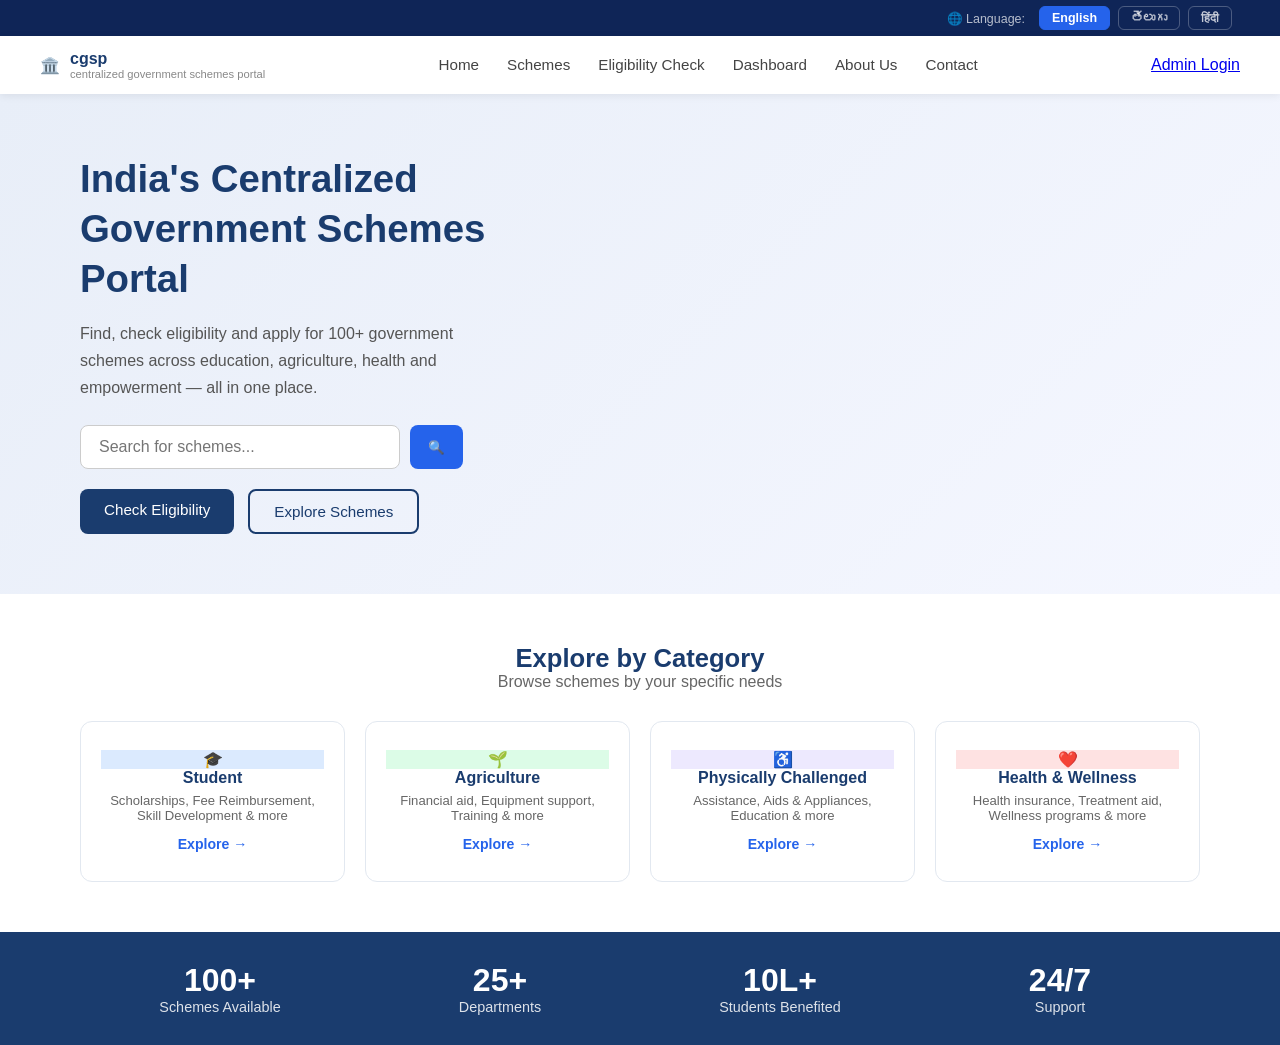
==== frontend/index.html @ 72c64970 "first commit" ====
<!DOCTYPE html>
<html lang="en">
<head>
  <meta charset="UTF-8">
  <meta name="viewport" content="width=device-width, initial-scale=1.0">
  <title>cgsp - centralized government schemes portal</title>
  <link rel="stylesheet" href="css/style.css">
  <link rel="stylesheet" href="css/mobile.css">
</head>
<body>
  <!-- LANGUAGE BAR -->
<div class="lang-bar">
  <span>🌐 Language:</span>
  <button class="lang-btn active" data-language="en" onclick="applyLanguage('en')">English</button>
  <button class="lang-btn" data-language="te" onclick="applyLanguage('te')">తెలుగు</button>
  <button class="lang-btn" data-language="hi" onclick="applyLanguage('hi')">हिंदी</button>
</div>
<!-- MOBILE MENU DRAWER -->
<div class="mobile-menu" id="mobile-menu">
  <div class="mobile-overlay" onclick="closeMenu()"></div>
  <div class="mobile-drawer">

    <!-- Header -->
    <div class="mobile-drawer-header">
      <div>
        <div class="logo-text">🏛️ CGSP</div>
        <div class="logo-sub">Centralized Government Schemes Portal</div>
      </div>
      <button class="close-btn" onclick="closeMenu()">✕</button>
    </div>

    <!-- Language switcher -->
    <div class="mobile-lang-bar">
      <span>🌐 Language / భాష / भाषा</span>
      <button class="mobile-lang-btn active" 
        onclick="applyLanguage('en');updateMobileLang('en')">English</button>
      <button class="mobile-lang-btn" 
        onclick="applyLanguage('te');updateMobileLang('te')">తెలుగు</button>
      <button class="mobile-lang-btn" 
        onclick="applyLanguage('hi');updateMobileLang('hi')">हिंदी</button>
    </div>

    <!-- Navigation Links -->
    <div class="mobile-drawer-links">
      <a href="index.html">
        <span class="link-icon">🏠</span>
        <span data-lang="nav_home">Home</span>
      </a>
      <a href="schemes.html">
        <span class="link-icon">📋</span>
        <span data-lang="nav_schemes">Schemes</span>
      </a>
      <a href="eligibility.html">
        <span class="link-icon">✅</span>
        <span data-lang="nav_eligibility">Eligibility Check</span>
      </a>
      <a href="about.html">
        <span class="link-icon">ℹ️</span>
        <span data-lang="nav_about">About Us</span>
      </a>
      <a href="contact.html">
        <span class="link-icon">📞</span>
        <span data-lang="nav_contact">Contact</span>
      </a>
    </div>

    <!-- Admin Button -->
    <div class="mobile-drawer-footer">
      <a href="admin-login.html" class="mobile-admin-btn">
        🔐 Admin Login
      </a>
    </div>

  </div>
</div>
<nav>
  <div class="nav-logo">
    <span>🏛️</span>
    <div><div style="font-weight:700;color:#1a3c6e">cgsp</div><div style="font-size:0.7rem;color:#888">centralized government schemes portal</div></div>
  </div>
  <ul class="nav-links">
   <li><a href="index.html" data-lang="nav_home">Home</a></li>
<li><a href="schemes.html" data-lang="nav_schemes">Schemes</a></li>
<li><a href="eligibility.html" data-lang="nav_eligibility">Eligibility Check</a></li>
 <li><a href="admin-dashboard.html">Dashboard</a></li>
<li><a href="about.html" data-lang="nav_about">About Us</a></li>
<li><a href="contact.html" data-lang="nav_contact">Contact</a></li>
   
   
  </ul>
  <button class="hamburger" onclick="openMenu()" id="hamburger-btn">
  <span></span>
  <span></span>
  <span></span>
</button>
<a href="admin-login.html" class="btn-admin">Admin Login</a>
</nav>

<section class="hero">
  <div class="hero-text">
    <h1 data-lang="hero_title">India's centralized Government Schemes</h1>
    <p data-lang="hero_subtitle">Find, check eligibility and apply for 100+ government schemes across education, agriculture, health, and empowerment -all in one place.</p>
    <div class="hero-search">
      <input type="text" id="hero-search" placeholder="Search for schemes..." data-lang="hero_search_placeholder">
      <button onclick="searchSchemes()">🔍</button>
    </div>
    <div class="hero-btns">
     <a href="eligibility.html" class="btn-primary" data-lang="hero_btn_eligibility">Check Eligibility</a>
     <a href="schemes.html" class="btn-outline" data-lang="hero_btn_explore">Explore Schemes</a>
    </div>
  </div>
  <div class="hero-img">
    <img src="https://illustrations.popsy.co/amber/student.svg" alt="Students" onerror="this.style.display='none'">
  </div>
</section>

<section class="categories">
  <div class="section-header">
    <h2 data-lang="cat_heading">Explore by Category</h2>
    <p data-lang="cat_subheading">Browse schemes by your specific needs</p>
  </div>
  <div class="cat-grid">

    <!-- Student -->
    <div class="cat-card" onclick="location.href='schemes.html?cat=Student'">
      <div class="cat-icon-wrap" style="background:#dbeafe">🎓</div>
      <h3 data-lang="cat_student">Student</h3>
      <p data-lang="cat_student_desc">Scholarships, Fee Reimbursement, Skill Development &amp; more</p>
      <a class="cat-link" data-lang="cat_explore">Explore →</a>
    </div>

    <!-- Agriculture -->
    <div class="cat-card" onclick="location.href='schemes.html?cat=Agriculture'">
      <div class="cat-icon-wrap" style="background:#dcfce7">🌱</div>
      <h3 data-lang="cat_agriculture">Agriculture</h3>
      <p data-lang="cat_agriculture_desc">Financial aid, Equipment support, Training &amp; more</p>
      <a class="cat-link" data-lang="cat_explore">Explore →</a>
    </div>

    <!-- Physically Challenged -->
    <div class="cat-card" onclick="location.href='schemes.html?cat=Physically%20Challenged'">
      <div class="cat-icon-wrap" style="background:#ede9fe">♿</div>
      <h3 data-lang="cat_disabled">Physically Challenged</h3>
      <p data-lang="cat_disabled_desc">Assistance, Aids &amp; Appliances, Education &amp; more</p>
      <a class="cat-link" data-lang="cat_explore">Explore →</a>
    </div>

    <!-- Health & Wellness -->
    <div class="cat-card" onclick="location.href='schemes.html?cat=Health%20%26%20Wellness'">
      <div class="cat-icon-wrap" style="background:#fee2e2">❤️</div>
      <h3 data-lang="cat_health">Health &amp; Wellness</h3>
      <p data-lang="cat_health_desc">Health insurance, Treatment aid, Wellness programs &amp; more</p>
      <a class="cat-link" data-lang="cat_explore">Explore →</a>
    </div>

  </div>
</section>
<section class="stats">
  <div class="stat"><h3>100+</h3><p>Schemes Available</p></div>
  <div class="stat"><h3>25+</h3><p>Departments</p></div>
  <div class="stat"><h3>10L+</h3><p>Students Benefited</p></div>
  <div class="stat"><h3>24/7</h3><p>Support</p></div>
</section>

<script src="js/main.js"></script>
<script src="js/language.js"></script>
<script>
  window.addEventListener('load', initLanguage);
</script>
<script>
function toggleMenu() {
  const nav = document.querySelector('.nav-links');
  const ham = document.getElementById('hamburger');
  nav.classList.toggle('open');

  // Animate hamburger
  const spans = ham.querySelectorAll('span');
  if (nav.classList.contains('open')) {
    spans[0].style.transform = 'rotate(45deg) translate(5px, 5px)';
    spans[1].style.opacity = '0';
    spans[2].style.transform = 'rotate(-45deg) translate(5px, -5px)';
  } else {
    spans[0].style.transform = 'none';
    spans[1].style.opacity = '1';
    spans[2].style.transform = 'none';
  }
}

// Close menu when link clicked
document.querySelectorAll('.nav-links a').forEach(link => {
  link.addEventListener('click', () => {
    document.querySelector('.nav-links').classList.remove('open');
  });
});
</script>
<script>
// ===== MOBILE MENU =====
function openMenu() {
  document.getElementById('mobile-menu').classList.add('open');
  document.body.style.overflow = 'hidden';
}

function closeMenu() {
  document.getElementById('mobile-menu').classList.remove('open');
  document.body.style.overflow = '';
}

function updateMobileLang(lang) {
  document.querySelectorAll('.mobile-lang-btn').forEach(btn => {
    btn.classList.remove('active');
  });
  event.target.classList.add('active');
  closeMenu();
}

// Close menu on link click
document.querySelectorAll('.mobile-drawer-links a').forEach(link => {
  link.addEventListener('click', closeMenu);
});

// Mark active page in mobile menu
const currentPage = window.location.pathname.split('/').pop() || 'index.html';
document.querySelectorAll('.mobile-drawer-links a').forEach(link => {
  const href = link.getAttribute('href');
  if (href === currentPage) {
    link.style.background = '#eff4ff';
    link.style.color = '#2563eb';
    link.style.fontWeight = '700';
  }
});
</script>
</body>
</html>
---- frontend/css/style.css ----
/* ===== LANGUAGE BAR ===== */
.lang-bar {
  background: #0f2557;
  padding: 6px 48px;
  display: flex;
  align-items: center;
  justify-content: flex-end;
  gap: 8px;
}
.lang-bar span {
  color: rgba(255,255,255,0.7);
  font-size: 0.78rem;
  margin-right: 6px;
}
.lang-btn {
  background: transparent;
  color: rgba(255,255,255,0.75);
  border: 1.5px solid rgba(255,255,255,0.25);
  padding: 4px 12px;
  border-radius: 6px;
  font-size: 0.78rem;
  font-weight: 600;
  cursor: pointer;
  transition: all 0.18s;
  font-family: 'Segoe UI', sans-serif;
}
.lang-btn:hover {
  background: rgba(255,255,255,0.15);
  color: #fff;
  border-color: rgba(255,255,255,0.5);
}
.lang-btn.active {
  background: #2563eb;
  color: #fff;
  border-color: #2563eb;
}
* { margin: 0; padding: 0; box-sizing: border-box; }
body { font-family: 'Segoe UI', sans-serif; color: #222; }
:root {
  --primary: #1a3c6e;
  --accent: #2563eb;
  --light-bg: #f0f4ff;
  --card-shadow: 0 2px 12px rgba(0,0,0,0.08);
}

/* NAVBAR */
nav {
  display: flex; align-items: center; justify-content: space-between;
  padding: 14px 40px; background: #fff;
  box-shadow: 0 2px 8px rgba(0,0,0,0.07); position: sticky; top: 0; z-index: 100;
}
.nav-logo { display: flex; align-items: center; gap: 10px; }
.nav-logo img { width: 40px; }
.nav-logo span { font-weight: 700; font-size: 1rem; color: var(--primary); }
.nav-links { display: flex; gap: 28px; list-style: none; }
.nav-links a { text-decoration: none; color: #444; font-size: 0.95rem; }
.nav-links a:hover, .nav-links a.active { color: var(--accent); border-bottom: 2px solid var(--accent); }
.btn-login { background: var(--primary); color: #fff; padding: 8px 22px; border-radius: 6px; text-decoration: none; font-size: 0.9rem; }

/* HERO */
.hero { background: linear-gradient(135deg, #e8eef8 0%, #f5f7ff 100%); padding: 60px 80px; display: flex; align-items: center; justify-content: space-between; min-height: 420px; }
.hero-text h1 { font-size: 2.4rem; color: var(--primary); line-height: 1.3; max-width: 500px; }
.hero-text p { margin: 16px 0 24px; color: #555; max-width: 440px; line-height: 1.7; }
.hero-search { display: flex; gap: 10px; margin-bottom: 20px; }
.hero-search input { padding: 12px 18px; border: 1px solid #ccc; border-radius: 8px; width: 320px; font-size: 1rem; }
.hero-search button { padding: 12px 18px; background: var(--accent); color: #fff; border: none; border-radius: 8px; cursor: pointer; }
.hero-btns { display: flex; gap: 14px; }
.btn-primary { background: var(--primary); color: #fff; padding: 12px 24px; border-radius: 8px; text-decoration: none; font-size: 0.95rem; border: none; cursor: pointer; }
.btn-outline { background: transparent; color: var(--primary); padding: 12px 24px; border-radius: 8px; border: 2px solid var(--primary); text-decoration: none; font-size: 0.95rem; cursor: pointer; }
.hero-img img { width: 380px; border-radius: 16px; }

/* CATEGORIES */
.categories { padding: 50px 80px; text-align: center; }
.categories h2 { font-size: 1.6rem; color: var(--primary); }
.categories p { color: #666; margin-bottom: 30px; }
.cat-grid { display: grid; grid-template-columns: repeat(4, 1fr); gap: 20px; }
.cat-card { background: #fff; border: 1px solid #e2e8f0; border-radius: 12px; padding: 28px 20px; text-align: center; cursor: pointer; transition: all 0.2s; }
.cat-card:hover { box-shadow: var(--card-shadow); transform: translateY(-4px); }
.cat-icon { font-size: 2rem; margin-bottom: 12px; }
.cat-card h3 { color: var(--primary); font-size: 1rem; margin-bottom: 6px; }
.cat-card p { font-size: 0.82rem; color: #666; margin-bottom: 12px; }
.cat-card a { color: var(--accent); text-decoration: none; font-size: 0.88rem; font-weight: 600; }

/* STATS */
.stats { background: var(--primary); color: #fff; padding: 30px 80px; display: grid; grid-template-columns: repeat(4, 1fr); text-align: center; }
.stat h3 { font-size: 2rem; }
.stat p { font-size: 0.9rem; opacity: 0.85; }

/* SCHEMES LIST */
.schemes-page { padding: 40px 60px; }
.schemes-page h1 { font-size: 1.8rem; color: var(--primary); }
.filter-bar { display: flex; gap: 10px; margin: 20px 0; align-items: center; flex-wrap: wrap; }
.filter-bar input { padding: 10px 16px; border: 1px solid #ccc; border-radius: 8px; width: 260px; }
.cat-tabs { display: flex; gap: 10px; flex-wrap: wrap; margin-bottom: 20px; }
.cat-tab { padding: 8px 18px; border: 1px solid #ccc; border-radius: 20px; cursor: pointer; font-size: 0.9rem; background: #fff; }
.cat-tab.active { background: var(--primary); color: #fff; border-color: var(--primary); }
.schemes-layout { display: flex; gap: 24px; }
.sidebar { width: 200px; flex-shrink: 0; }
.sidebar h4 { font-size: 0.9rem; color: #555; margin-bottom: 10px; }
.sidebar select { width: 100%; padding: 8px; border: 1px solid #ccc; border-radius: 6px; margin-bottom: 14px; }
.sidebar-cat-list { list-style: none; }
.sidebar-cat-list li { padding: 8px 12px; border-radius: 6px; cursor: pointer; font-size: 0.9rem; color: #444; }
.sidebar-cat-list li.active, .sidebar-cat-list li:hover { background: var(--light-bg); color: var(--accent); font-weight: 600; }
.schemes-grid { display: grid; grid-template-columns: repeat(3, 1fr); gap: 20px; flex: 1; }
.scheme-card { background: #fff; border: 1px solid #e2e8f0; border-radius: 12px; padding: 20px; }
.scheme-card .badge { display: inline-block; padding: 3px 10px; border-radius: 12px; font-size: 0.75rem; font-weight: 600; margin-bottom: 8px; }
.badge-student { background: #dbeafe; color: #1d4ed8; }
.badge-agriculture { background: #dcfce7; color: #166534; }
.badge-disabled { background: #ede9fe; color: #6d28d9; }
.badge-health { background: #fee2e2; color: #b91c1c; }
.scheme-card h3 { font-size: 1rem; color: var(--primary); margin-bottom: 6px; }
.scheme-card p { font-size: 0.85rem; color: #666; margin-bottom: 12px; }
.scheme-card .amount { font-weight: 700; color: #166534; font-size: 0.95rem; margin-bottom: 12px; }
.btn-view { background: var(--primary); color: #fff; padding: 8px 16px; border-radius: 6px; text-decoration: none; font-size: 0.85rem; display: inline-block; border: none; cursor: pointer; }

/* ELIGIBILITY */
.eligibility-page { padding: 40px 80px; max-width: 900px; margin: auto; }
.eligibility-page h1 { font-size: 1.8rem; color: var(--primary); margin-bottom: 6px; }
.cat-select-grid { display: grid; grid-template-columns: repeat(4, 1fr); gap: 16px; margin: 20px 0; }
.cat-select-card { border: 2px solid #e2e8f0; border-radius: 10px; padding: 16px; text-align: center; cursor: pointer; transition: all 0.2s; }
.cat-select-card.selected { border-color: var(--accent); background: var(--light-bg); }
.cat-select-card .icon { font-size: 2rem; margin-bottom: 8px; }
.section-title { font-size: 1rem; font-weight: 600; color: var(--primary); margin: 24px 0 12px; }
.form-row { display: grid; grid-template-columns: repeat(3, 1fr); gap: 16px; margin-bottom: 16px; }
.form-group { display: flex; flex-direction: column; gap: 6px; }
.form-group label { font-size: 0.85rem; color: #444; font-weight: 500; }
.form-group input, .form-group select { padding: 10px 14px; border: 1px solid #ccc; border-radius: 8px; font-size: 0.9rem; }
.eligibility-actions { display: flex; gap: 14px; margin-top: 24px; }

/* RESULTS */
.results-page { padding: 40px 80px; max-width: 900px; margin: auto; }
.success-banner { background: #dcfce7; border: 1px solid #86efac; border-radius: 10px; padding: 16px 20px; display: flex; align-items: center; gap: 12px; margin-bottom: 24px; color: #166534; }
.result-card { background: #fff; border: 1px solid #e2e8f0; border-radius: 10px; padding: 18px 20px; margin-bottom: 14px; display: flex; justify-content: space-between; align-items: center; }
.result-card-left h3 { font-size: 1rem; color: var(--primary); margin-bottom: 4px; }
.result-card-left p { font-size: 0.84rem; color: #666; }
.result-card-right { text-align: right; }
.result-card-right .amount { font-weight: 700; color: #166534; font-size: 0.95rem; }
.result-card-right a { color: var(--accent); text-decoration: none; font-size: 0.85rem; display: block; margin-top: 4px; }

/* DASHBOARD */
.dashboard-layout { display: flex; min-height: 100vh; }
.sidebar-dash { width: 220px; background: var(--primary); color: #fff; padding: 20px 0; flex-shrink: 0; }
.sidebar-dash .logo { padding: 0 20px 20px; border-bottom: 1px solid rgba(255,255,255,0.1); font-weight: 700; font-size: 1rem; }
.sidebar-dash ul { list-style: none; margin-top: 20px; }
.sidebar-dash ul li a { display: flex; align-items: center; gap: 10px; padding: 12px 20px; color: rgba(255,255,255,0.8); text-decoration: none; font-size: 0.9rem; }
.sidebar-dash ul li a:hover, .sidebar-dash ul li.active a { background: rgba(255,255,255,0.1); color: #fff; }
.dash-main { flex: 1; padding: 30px 40px; background: #f8fafc; }
.dash-main h1 { font-size: 1.5rem; color: var(--primary); }
.stats-grid { display: grid; grid-template-columns: repeat(4, 1fr); gap: 16px; margin: 24px 0; }
.stat-card { background: #fff; border-radius: 10px; padding: 20px; text-align: center; box-shadow: var(--card-shadow); }
.stat-card .num { font-size: 2rem; font-weight: 700; }
.stat-card .label { font-size: 0.85rem; color: #888; }
.dash-row { display: grid; grid-template-columns: 1fr 1fr; gap: 20px; margin-bottom: 24px; }
.dash-card { background: #fff; border-radius: 10px; padding: 20px; box-shadow: var(--card-shadow); }
.dash-card h3 { font-size: 1rem; color: var(--primary); margin-bottom: 14px; }
.dash-card ul { list-style: none; }
.dash-card ul li { padding: 8px 0; border-bottom: 1px solid #f0f0f0; font-size: 0.88rem; color: #444; }
.quick-links { display: grid; grid-template-columns: repeat(4, 1fr); gap: 14px; }
.quick-link-card { background: #fff; border-radius: 10px; padding: 20px; text-align: center; box-shadow: var(--card-shadow); cursor: pointer; text-decoration: none; color: var(--primary); font-size: 0.9rem; font-weight: 500; }
.quick-link-card .ql-icon { font-size: 1.8rem; margin-bottom: 8px; }

/* AUTH */
.auth-page { min-height: 100vh; display: flex; align-items: center; justify-content: center; background: var(--light-bg); }
.auth-box { background: #fff; border-radius: 16px; padding: 40px; width: 420px; box-shadow: var(--card-shadow); }
.auth-box h2 { color: var(--primary); margin-bottom: 6px; }
.auth-box p { color: #888; margin-bottom: 24px; font-size: 0.9rem; }
.auth-box .form-group { margin-bottom: 16px; }
.auth-box .form-group label { display: block; font-size: 0.85rem; color: #444; margin-bottom: 6px; }
.auth-box .form-group input { width: 100%; padding: 11px 14px; border: 1px solid #ccc; border-radius: 8px; font-size: 0.95rem; }
.auth-box .btn-primary { width: 100%; padding: 13px; font-size: 1rem; border-radius: 8px; }
.auth-link { text-align: center; margin-top: 16px; font-size: 0.9rem; color: #666; }
.auth-link a { color: var(--accent); text-decoration: none; font-weight: 600; }
---- frontend/css/mobile.css ----
/* ===== CGSP COMPLETE MOBILE RESPONSIVE CSS ===== */

/* ============ LANGUAGE BAR ============ */
@media (max-width: 768px) {
  .lang-bar {
    padding: 6px 16px;
    justify-content: center;
    flex-wrap: wrap;
    gap: 6px;
  }
  .lang-btn {
    padding: 4px 10px;
    font-size: 0.75rem;
  }
}

/* ============ NAVBAR ============ */

/* Desktop navbar stays same */
@media (min-width: 769px) {
  .hamburger { display: none; }
  .mobile-menu { display: none; }
  nav { 
    display: flex; 
    align-items: center; 
    justify-content: space-between;
  }
}

/* Mobile navbar */
@media (max-width: 768px) {

  /* Hide original nav links */
  nav .nav-links {
    display: none !important;
  }

  /* Hide admin login button in nav */
  nav .btn-admin {
    display: none !important;
  }

  /* Adjust nav height */
  nav {
    padding: 0 16px;
    height: 60px;
    position: relative;
  }

  /* Show hamburger button */
  .hamburger {
    display: flex !important;
    flex-direction: column;
    justify-content: center;
    gap: 5px;
    cursor: pointer;
    background: none;
    border: none;
    padding: 8px;
    z-index: 1000;
  }

  .hamburger span {
    width: 26px;
    height: 2.5px;
    background: #0f2557;
    border-radius: 3px;
    display: block;
    transition: all 0.3s ease;
  }
}

/* ============ MOBILE MENU DRAWER ============ */
.mobile-menu {
  display: none;
  position: fixed;
  top: 0;
  left: 0;
  width: 100%;
  height: 100%;
  z-index: 9999;
}

.mobile-menu.open {
  display: block;
}

/* Dark overlay */
.mobile-overlay {
  position: absolute;
  top: 0;
  left: 0;
  width: 100%;
  height: 100%;
  background: rgba(0,0,0,0.5);
}

/* Slide in drawer */
.mobile-drawer {
  position: absolute;
  top: 0;
  right: 0;
  width: 280px;
  height: 100%;
  background: #fff;
  box-shadow: -4px 0 20px rgba(0,0,0,0.15);
  display: flex;
  flex-direction: column;
  animation: slideIn 0.25s ease;
}

@keyframes slideIn {
  from { transform: translateX(100%); }
  to { transform: translateX(0); }
}

/* Drawer header */
.mobile-drawer-header {
  background: #0f2557;
  padding: 20px 20px;
  display: flex;
  align-items: center;
  justify-content: space-between;
}

.mobile-drawer-header .logo-text {
  color: #fff;
  font-weight: 800;
  font-size: 1.1rem;
}

.mobile-drawer-header .logo-sub {
  color: rgba(255,255,255,0.65);
  font-size: 0.68rem;
  margin-top: 2px;
}

.close-btn {
  background: rgba(255,255,255,0.15);
  border: none;
  color: #fff;
  width: 32px;
  height: 32px;
  border-radius: 8px;
  font-size: 1.1rem;
  cursor: pointer;
  display: flex;
  align-items: center;
  justify-content: center;
}

/* Drawer links */
.mobile-drawer-links {
  flex: 1;
  padding: 16px 0;
  overflow-y: auto;
}

.mobile-drawer-links a {
  display: flex;
  align-items: center;
  gap: 12px;
  padding: 14px 20px;
  font-size: 0.95rem;
  color: #1e293b;
  text-decoration: none;
  font-weight: 500;
  border-bottom: 1px solid #f0f4ff;
  transition: all 0.18s;
}

.mobile-drawer-links a:hover {
  background: #eff4ff;
  color: #2563eb;
}

.mobile-drawer-links a .link-icon {
  font-size: 1.1rem;
  width: 28px;
  text-align: center;
}

/* Admin button in drawer */
.mobile-drawer-footer {
  padding: 16px 20px;
  border-top: 1px solid #e1e8f5;
}

.mobile-admin-btn {
  display: block;
  background: #0f2557;
  color: #fff !important;
  padding: 13px 20px;
  border-radius: 10px;
  text-align: center;
  text-decoration: none;
  font-weight: 700;
  font-size: 0.95rem;
}

.mobile-admin-btn:hover {
  background: #2563eb !important;
}

/* Language switcher in drawer */
.mobile-lang-bar {
  padding: 14px 20px;
  border-bottom: 1px solid #e1e8f5;
  display: flex;
  align-items: center;
  gap: 8px;
  flex-wrap: wrap;
}

.mobile-lang-bar span {
  font-size: 0.8rem;
  color: #64748b;
  font-weight: 600;
  width: 100%;
}

.mobile-lang-btn {
  background: #f5f8ff;
  color: #0f2557;
  border: 1.5px solid #e1e8f5;
  padding: 6px 14px;
  border-radius: 7px;
  font-size: 0.82rem;
  font-weight: 600;
  cursor: pointer;
  transition: all 0.18s;
}

.mobile-lang-btn.active {
  background: #2563eb;
  color: #fff;
  border-color: #2563eb;
}

/* ============ HERO ============ */
@media (max-width: 768px) {
  .hero {
    padding: 30px 16px 0 16px;
    flex-direction: column;
    min-height: auto;
    text-align: center;
  }
  .hero-text h1 {
    font-size: 1.5rem;
    line-height: 1.35;
  }
  .hero-text p {
    font-size: 0.88rem;
    margin: 12px 0 16px;
  }
  .hero-search {
    width: 100%;
  }
  .hero-search input {
    width: 100%;
    font-size: 0.9rem;
  }
  .hero-btns {
    justify-content: center;
    flex-wrap: wrap;
    gap: 10px;
  }
  .btn-primary, .btn-outline {
    padding: 11px 20px;
    font-size: 0.88rem;
  }
  .hero-visual {
    padding: 20px 0 0;
  }
  .hero-students {
    font-size: 5rem;
  }
}

/* ============ CATEGORIES ============ */
@media (max-width: 768px) {
  .section {
    padding: 30px 16px;
  }
  .section-header h2 {
    font-size: 1.4rem;
  }
  .cat-grid {
    grid-template-columns: 1fr 1fr;
    gap: 12px;
  }
  .cat-card {
    padding: 16px 12px;
  }
  .cat-icon-wrap {
    width: 44px;
    height: 44px;
    font-size: 1.3rem;
    margin-bottom: 10px;
  }
  .cat-card h3 { font-size: 0.88rem; }
  .cat-card p { font-size: 0.74rem; }
}

/* ============ STATS BAR ============ */
@media (max-width: 768px) {
  .stats-bar {
    padding: 24px 16px;
    grid-template-columns: 1fr 1fr;
    gap: 16px;
    width: 100%;
    box-sizing: border-box;
    overflow: hidden;
  }

  .stat-item {
    border-right: none !important;
    border-bottom: none !important;
    padding: 8px 0;
    text-align: center;
  }

  .stat-item h3 {
    font-size: 1.6rem;
    font-weight: 800;
    white-space: nowrap;
  }

  .stat-item p {
    font-size: 0.76rem;
    opacity: 0.8;
    line-height: 1.3;
  }

  /* Also fix strip-stat used in about page */
  .strip-stat {
    border-right: none !important;
    text-align: center;
  }
}

/* Fix for stats on very small screens */
@media (max-width: 380px) {
  .stats-bar {
    grid-template-columns: 1fr 1fr;
    gap: 10px;
    padding: 18px 12px;
  }
  .stat-item h3 { font-size: 1.3rem; }
  .stat-item p { font-size: 0.7rem; }
}

/* ============ SCHEMES PAGE ============ */
@media (max-width: 768px) {
  .schemes-page { padding: 16px; }
  .schemes-page h1 { font-size: 1.3rem; }
  .cat-tabs-bar {
    overflow-x: auto;
    flex-wrap: nowrap;
    padding-bottom: 8px;
    gap: 6px;
    -webkit-overflow-scrolling: touch;
  }
  .ctab {
    white-space: nowrap;
    font-size: 0.8rem;
    padding: 6px 14px;
    flex-shrink: 0;
  }
  .schemes-layout { flex-direction: column; }
  .s-sidebar { display: none; }
  .schemes-grid {
    grid-template-columns: 1fr;
    gap: 12px;
  }
  .scheme-card { padding: 16px; }
  .scheme-card h3 { font-size: 0.92rem; }
}

/* ============ SCHEME DETAIL ============ */
@media (max-width: 768px) {
  .detail-page, .page {
    padding: 14px 14px 40px;
  }
  .card-top {
    flex-direction: column;
    padding: 18px 16px;
  }
  .card-icon { display: none; }
  .card-top h1 { font-size: 1.15rem; }
  .meta-bar {
    padding: 12px 16px;
    gap: 8px;
  }
  .chip {
    font-size: 0.76rem;
    padding: 5px 9px;
  }
  .tabs {
    padding: 0 16px;
    overflow-x: auto;
    -webkit-overflow-scrolling: touch;
  }
  .tab {
    white-space: nowrap;
    font-size: 0.82rem;
    padding: 10px 14px;
  }
  .tc { padding: 14px 16px; }
  .two, .two-col {
    grid-template-columns: 1fr;
    gap: 12px;
  }
  .apply-bar {
    padding: 14px 16px;
    flex-direction: column;
    gap: 10px;
  }
  .btn-apply, .btn-green, .btn-grey {
    width: 100%;
    justify-content: center;
    padding: 13px;
    text-align: center;
  }
}
/* ============ ELIGIBILITY PAGE ============ */
@media (max-width: 768px) {
  .elig-page {
    padding: 16px;
    overflow-x: hidden;
  }
  .elig-page h1 { font-size: 1.3rem; }
  .elig-page > p { font-size: 0.88rem; }

  /* Fix category grid - show 2 per row properly */
  .elig-cat-grid {
    display: grid;
    grid-template-columns: 1fr 1fr;
    gap: 10px;
    width: 100%;
    box-sizing: border-box;
  }

  .elig-cat-card {
    padding: 12px 8px;
    border-radius: 10px;
    width: 100%;
    box-sizing: border-box;
    overflow: hidden;
  }

  .elig-cat-card .eic {
    font-size: 1.4rem;
    margin-bottom: 6px;
  }

  .elig-cat-card strong {
    font-size: 0.78rem;
    display: block;
    margin-bottom: 3px;
    line-height: 1.3;
  }

  .elig-cat-card span {
    font-size: 0.68rem;
    line-height: 1.4;
    display: block;
    color: #64748b;
  }

  /* Form sections */
  .form-section {
    padding: 14px;
    margin-bottom: 14px;
  }

  .form-section-title {
    font-size: 0.88rem;
    margin-bottom: 14px;
  }

  .form-row,
  .form-row-2 {
    grid-template-columns: 1fr;
    gap: 12px;
  }

  .form-group label {
    font-size: 0.8rem;
  }

  .form-group input,
  .form-group select {
    padding: 10px 12px;
    font-size: 0.88rem;
    width: 100%;
    box-sizing: border-box;
  }

  .elig-actions {
    flex-direction: column;
    gap: 10px;
    margin-top: 16px;
  }

  .elig-actions button {
    width: 100%;
    padding: 13px;
    font-size: 0.93rem;
  }

  .elig-page > p:last-child {
    font-size: 0.76rem;
    margin-top: 12px;
  }
}
/* ============ RESULTS PAGE ============ */
@media (max-width: 768px) {
  .results-page { padding: 16px; }
  .result-card {
    flex-direction: column;
    gap: 10px;
    padding: 14px;
  }
  .rc-right {
    text-align: left;
    margin-left: 0;
  }
  .result-banner {
    font-size: 0.86rem;
    padding: 12px 14px;
  }
}

/* ============ ABOUT PAGE ============ */
@media (max-width: 768px) {
  .about-hero { padding: 36px 16px; }
  .about-hero h1 { font-size: 1.6rem; }
  .mission-section { padding: 30px 16px; }
  .mission-grid { grid-template-columns: 1fr; gap: 12px; }
  .team-section { padding: 30px 16px; }
  .team-grid { grid-template-columns: 1fr; gap: 14px; }
  .stats-strip {
    padding: 20px 16px;
    grid-template-columns: 1fr 1fr;
  }
  .project-section { padding: 0 16px 30px; }
  .tech-grid { grid-template-columns: 1fr 1fr; }
}

/* ============ CONTACT PAGE ============ */
@media (max-width: 768px) {
  .contact-hero { padding: 36px 16px; }
  .contact-hero h1 { font-size: 1.6rem; }
  .contact-section { padding: 30px 16px; }
  .contact-grid { grid-template-columns: 1fr; gap: 14px; }
  .team-contact-section { padding: 0 16px 30px; }
  .team-contact-grid { grid-template-columns: 1fr; gap: 12px; }
  .info-section { padding: 0 16px 30px; }
  .info-box {
    grid-template-columns: 1fr;
    padding: 18px;
  }
}

/* ============ ADMIN LOGIN ============ */
@media (max-width: 768px) {
  .box {
    width: 92%;
    padding: 28px 20px;
    margin: 30px auto;
  }
}

/* ============ ADMIN DASHBOARD ============ */
@media (max-width: 768px) {
  .admin-layout {
    flex-direction: column;
  }

  /* Sidebar becomes top bar */
  .admin-sidebar {
    width: 100%;
    height: auto;
    position: relative;
  }

  .sidebar-logo {
    padding: 14px 16px;
  }

  .sidebar-logo h2 {
    font-size: 0.95rem;
  }

  .admin-sidebar ul {
    display: flex;
    flex-wrap: wrap;
    padding: 8px;
    gap: 4px;
    margin-top: 0;
  }

  .admin-sidebar ul li a {
    padding: 8px 10px;
    font-size: 0.75rem;
    border-radius: 6px;
    border-left: none !important;
    gap: 6px;
  }

  .logout-btn {
    position: relative;
    bottom: auto;
    padding: 8px;
  }

  /* Main content */
  .admin-main {
    margin-left: 0;
    padding: 14px;
    overflow-x: hidden;
  }

  .admin-topbar {
    flex-direction: column;
    align-items: flex-start;
    gap: 4px;
    margin-bottom: 16px;
  }

  .admin-topbar h1 {
    font-size: 1.2rem;
  }

  /* Stats cards */
  .stat-cards {
    grid-template-columns: 1fr 1fr;
    gap: 10px;
    margin-bottom: 16px;
  }

  .stat-card {
    padding: 14px 10px;
  }

  .stat-card .num {
    font-size: 1.6rem;
  }

  .stat-card .lbl {
    font-size: 0.75rem;
  }

  /* FIX - Category section going outside */
  .section-card {
    padding: 16px;
    overflow: hidden;
    width: 100%;
    box-sizing: border-box;
  }

  .section-card h2 {
    font-size: 0.95rem;
    margin-bottom: 14px;
  }

  /* Category grid in dashboard - fix overflow */
  .section-card > div[style*="grid-template-columns: repeat(4"] {
    display: grid !important;
    grid-template-columns: 1fr 1fr !important;
    gap: 10px !important;
  }

  /* Target the category boxes directly */
  .section-card div[style*="background:#eff6ff"],
  .section-card div[style*="background:#f0fdf4"],
  .section-card div[style*="background:#f5f3ff"],
  .section-card div[style*="background:#fff1f2"] {
    padding: 12px 8px !important;
    border-radius: 10px !important;
    width: 100% !important;
    box-sizing: border-box !important;
  }

  .section-card div[style*="font-size:1.5rem"] {
    font-size: 1.2rem !important;
  }

  .section-card div[style*="font-size:1.8rem"] {
    font-size: 1.4rem !important;
  }

  /* Dashboard row */
  .dash-row {
    grid-template-columns: 1fr;
    gap: 14px;
  }

  .dash-widget {
    padding: 16px;
  }

  /* Quick links */
  .quick-links-grid {
    grid-template-columns: 1fr 1fr;
    gap: 10px;
  }

  .ql-card {
    padding: 14px 10px;
  }

  .ql-icon {
    font-size: 1.4rem;
  }

  .ql-card span {
    font-size: 0.78rem;
  }

  /* Form grid */
  .form-grid {
    grid-template-columns: 1fr;
    gap: 12px;
  }

  .form-full {
    grid-column: 1;
  }

  .form-group input,
  .form-group select,
  .form-group textarea {
    width: 100%;
    box-sizing: border-box;
    font-size: 0.88rem;
  }

  /* Table */
  .section-card div[style*="overflow-x:auto"] {
    overflow-x: auto !important;
    -webkit-overflow-scrolling: touch;
  }

  table {
    font-size: 0.75rem;
    min-width: 500px;
  }

  th, td {
    padding: 8px 8px;
    white-space: nowrap;
  }

  /* Edit modal */
  #edit-modal > div {
    width: 95% !important;
    margin: 20px auto !important;
    padding: 20px 16px !important;
  }
}

/* Very small screens */
@media (max-width: 380px) {
  .stat-cards {
    grid-template-columns: 1fr 1fr;
    gap: 8px;
  }
  .stat-card .num { font-size: 1.4rem; }
  .admin-sidebar ul li a {
    font-size: 0.7rem;
    padding: 6px 8px;
  }
}
/* ============ GENERAL ============ */
html { scroll-behavior: smooth; }

* {
  -webkit-tap-highlight-color: transparent;
}

input, select, textarea {
  font-size: 16px !important;
}

img { max-width: 100%; }
@media (max-width: 768px) {
  .dash-cat-grid {
    grid-template-columns: 1fr 1fr !important;
    gap: 10px !important;
  }
}
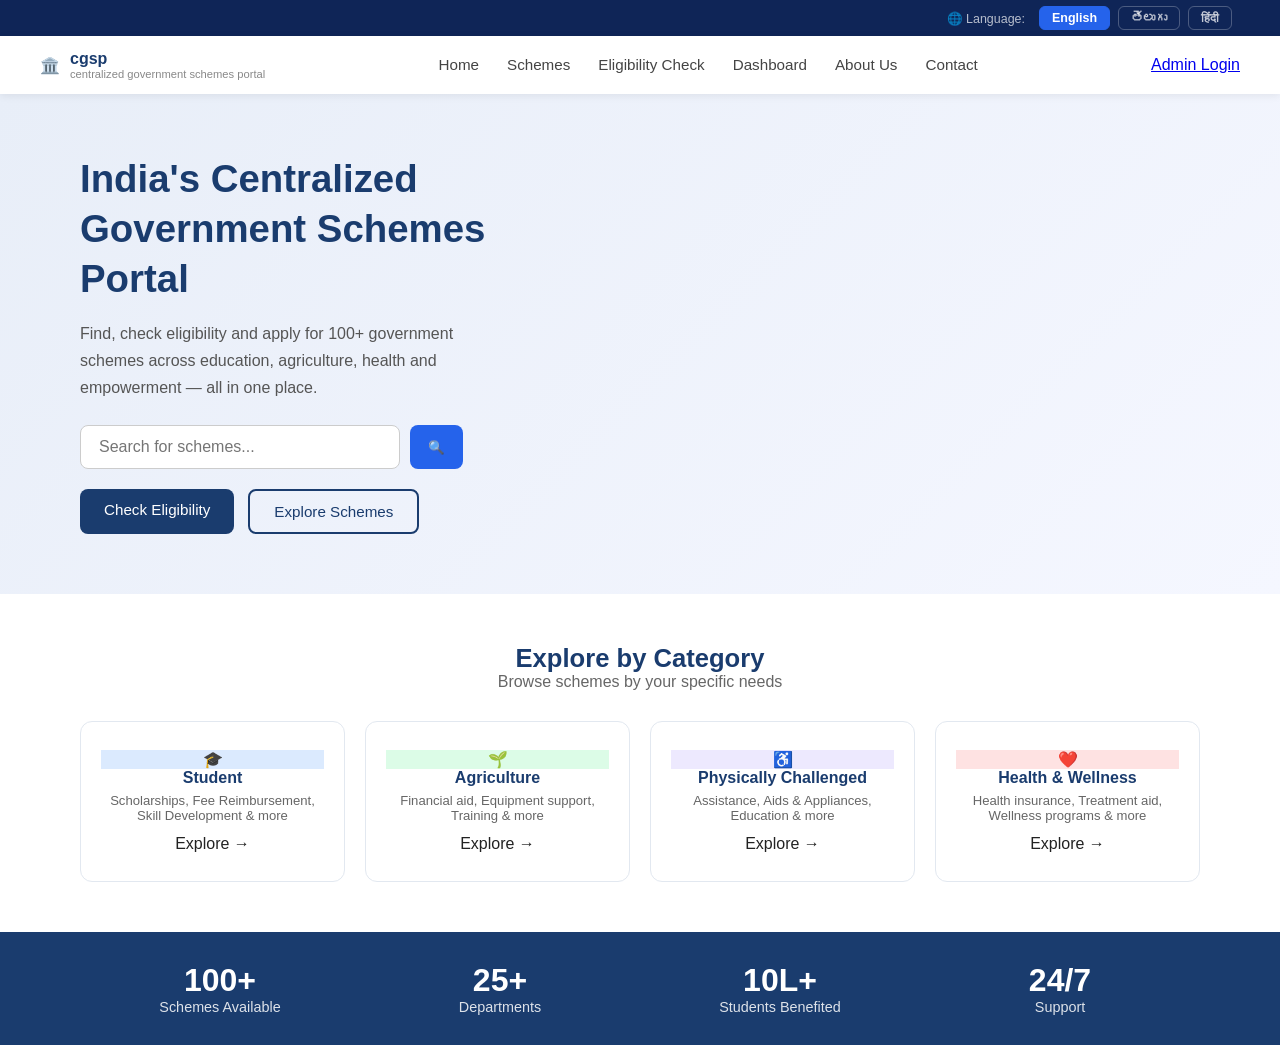
==== commit fee64b58: "CGSP Portal first commit" ====
--- a/frontend/index.html
+++ b/frontend/index.html
@@ -3,9 +3,8 @@
 <head>
   <meta charset="UTF-8">
   <meta name="viewport" content="width=device-width, initial-scale=1.0">
-  <title>cgsp - centralized government schemes portal</title>
+  <title>cgsp - centralized government sc    hemes portal</title>
   <link rel="stylesheet" href="css/style.css">
-  <link rel="stylesheet" href="css/mobile.css">
 </head>
 <body>
   <!-- LANGUAGE BAR -->
@@ -14,64 +13,6 @@
   <button class="lang-btn active" data-language="en" onclick="applyLanguage('en')">English</button>
   <button class="lang-btn" data-language="te" onclick="applyLanguage('te')">తెలుగు</button>
   <button class="lang-btn" data-language="hi" onclick="applyLanguage('hi')">हिंदी</button>
-</div>
-<!-- MOBILE MENU DRAWER -->
-<div class="mobile-menu" id="mobile-menu">
-  <div class="mobile-overlay" onclick="closeMenu()"></div>
-  <div class="mobile-drawer">
-
-    <!-- Header -->
-    <div class="mobile-drawer-header">
-      <div>
-        <div class="logo-text">🏛️ CGSP</div>
-        <div class="logo-sub">Centralized Government Schemes Portal</div>
-      </div>
-      <button class="close-btn" onclick="closeMenu()">✕</button>
-    </div>
-
-    <!-- Language switcher -->
-    <div class="mobile-lang-bar">
-      <span>🌐 Language / భాష / भाषा</span>
-      <button class="mobile-lang-btn active" 
-        onclick="applyLanguage('en');updateMobileLang('en')">English</button>
-      <button class="mobile-lang-btn" 
-        onclick="applyLanguage('te');updateMobileLang('te')">తెలుగు</button>
-      <button class="mobile-lang-btn" 
-        onclick="applyLanguage('hi');updateMobileLang('hi')">हिंदी</button>
-    </div>
-
-    <!-- Navigation Links -->
-    <div class="mobile-drawer-links">
-      <a href="index.html">
-        <span class="link-icon">🏠</span>
-        <span data-lang="nav_home">Home</span>
-      </a>
-      <a href="schemes.html">
-        <span class="link-icon">📋</span>
-        <span data-lang="nav_schemes">Schemes</span>
-      </a>
-      <a href="eligibility.html">
-        <span class="link-icon">✅</span>
-        <span data-lang="nav_eligibility">Eligibility Check</span>
-      </a>
-      <a href="about.html">
-        <span class="link-icon">ℹ️</span>
-        <span data-lang="nav_about">About Us</span>
-      </a>
-      <a href="contact.html">
-        <span class="link-icon">📞</span>
-        <span data-lang="nav_contact">Contact</span>
-      </a>
-    </div>
-
-    <!-- Admin Button -->
-    <div class="mobile-drawer-footer">
-      <a href="admin-login.html" class="mobile-admin-btn">
-        🔐 Admin Login
-      </a>
-    </div>
-
-  </div>
 </div>
 <nav>
   <div class="nav-logo">
@@ -88,20 +29,36 @@
    
    
   </ul>
-  <button class="hamburger" onclick="openMenu()" id="hamburger-btn">
+
+  <a href="admin-login.html" class="btn-admin">Admin Login</a>
+
+<!-- HAMBURGER -->
+<button class="hamburger" id="hamburger" onclick="toggleMenu()">
   <span></span>
   <span></span>
   <span></span>
 </button>
-<a href="admin-login.html" class="btn-admin">Admin Login</a>
 </nav>
+
+
+<!-- MOBILE MENU -->
+<div class="mobile-menu" id="mobile-menu">
+  <a href="index.html">🏠 Home</a>
+  <a href="schemes.html">📋 Schemes</a>
+  <a href="eligibility.html">✅ Eligibility Check</a>
+  <a href="about.html">ℹ️ About Us</a>
+  <a href="contact.html">📞 Contact</a>
+  <a href="admin-login.html" class="mob-admin">🔐 Admin Login</a>
+</div>
 
 <section class="hero">
   <div class="hero-text">
     <h1 data-lang="hero_title">India's centralized Government Schemes</h1>
     <p data-lang="hero_subtitle">Find, check eligibility and apply for 100+ government schemes across education, agriculture, health, and empowerment -all in one place.</p>
     <div class="hero-search">
-      <input type="text" id="hero-search" placeholder="Search for schemes..." data-lang="hero_search_placeholder">
+     <input type="text" id="hero-search" 
+  placeholder="Search for schemes..."
+  onkeypress="if(event.key==='Enter') heroSearch()">
       <button onclick="searchSchemes()">🔍</button>
     </div>
     <div class="hero-btns">
@@ -115,46 +72,36 @@
 </section>
 
 <section class="categories">
-  <div class="section-header">
-    <h2 data-lang="cat_heading">Explore by Category</h2>
-    <p data-lang="cat_subheading">Browse schemes by your specific needs</p>
+  <h2 data-lang="cat_heading">Explore by Category</h2>
+  <p>Browse schemes by your specific needs</p>
+  <div class="cat-grid">
+  <div class="cat-card" onclick="goToCategory('Student')">
+    <div class="cat-icon-wrap" style="background:#dbeafe">🎓</div>
+    <h3 data-lang="cat_student">Student</h3>
+    <p data-lang="cat_student_desc">Scholarships, Fee Reimbursement, Skill Development & more</p>
+    <div class="cat-link" data-lang="cat_explore">Explore →</div>
   </div>
-  <div class="cat-grid">
+  <div class="cat-card" onclick="goToCategory('Agriculture')">
+    <div class="cat-icon-wrap" style="background:#dcfce7">🌱</div>
+    <h3 data-lang="cat_agriculture">Agriculture</h3>
+    <p data-lang="cat_agriculture_desc">Financial aid, Equipment support, Training & more</p>
+    <div class="cat-link" data-lang="cat_explore">Explore →</div>
+  </div>
+  <div class="cat-card" onclick="goToCategory('Physically Challenged')">
+    <div class="cat-icon-wrap" style="background:#ede9fe">♿</div>
+    <h3 data-lang="cat_disabled">Physically Challenged</h3>
+    <p data-lang="cat_disabled_desc">Assistance, Aids & Appliances, Education & more</p>
+    <div class="cat-link" data-lang="cat_explore">Explore →</div>
+  </div>
+  <div class="cat-card" onclick="goToCategory('Health & Wellness')">
+    <div class="cat-icon-wrap" style="background:#fee2e2">❤️</div>
+    <h3 data-lang="cat_health">Health & Wellness</h3>
+    <p data-lang="cat_health_desc">Health insurance, Treatment aid, Wellness programs & more</p>
+    <div class="cat-link" data-lang="cat_explore">Explore →</div>
+  </div>
+</div>
+</section>
 
-    <!-- Student -->
-    <div class="cat-card" onclick="location.href='schemes.html?cat=Student'">
-      <div class="cat-icon-wrap" style="background:#dbeafe">🎓</div>
-      <h3 data-lang="cat_student">Student</h3>
-      <p data-lang="cat_student_desc">Scholarships, Fee Reimbursement, Skill Development &amp; more</p>
-      <a class="cat-link" data-lang="cat_explore">Explore →</a>
-    </div>
-
-    <!-- Agriculture -->
-    <div class="cat-card" onclick="location.href='schemes.html?cat=Agriculture'">
-      <div class="cat-icon-wrap" style="background:#dcfce7">🌱</div>
-      <h3 data-lang="cat_agriculture">Agriculture</h3>
-      <p data-lang="cat_agriculture_desc">Financial aid, Equipment support, Training &amp; more</p>
-      <a class="cat-link" data-lang="cat_explore">Explore →</a>
-    </div>
-
-    <!-- Physically Challenged -->
-    <div class="cat-card" onclick="location.href='schemes.html?cat=Physically%20Challenged'">
-      <div class="cat-icon-wrap" style="background:#ede9fe">♿</div>
-      <h3 data-lang="cat_disabled">Physically Challenged</h3>
-      <p data-lang="cat_disabled_desc">Assistance, Aids &amp; Appliances, Education &amp; more</p>
-      <a class="cat-link" data-lang="cat_explore">Explore →</a>
-    </div>
-
-    <!-- Health & Wellness -->
-    <div class="cat-card" onclick="location.href='schemes.html?cat=Health%20%26%20Wellness'">
-      <div class="cat-icon-wrap" style="background:#fee2e2">❤️</div>
-      <h3 data-lang="cat_health">Health &amp; Wellness</h3>
-      <p data-lang="cat_health_desc">Health insurance, Treatment aid, Wellness programs &amp; more</p>
-      <a class="cat-link" data-lang="cat_explore">Explore →</a>
-    </div>
-
-  </div>
-</section>
 <section class="stats">
   <div class="stat"><h3>100+</h3><p>Schemes Available</p></div>
   <div class="stat"><h3>25+</h3><p>Departments</p></div>
@@ -166,68 +113,10 @@
 <script src="js/language.js"></script>
 <script>
   window.addEventListener('load', initLanguage);
-</script>
-<script>
-function toggleMenu() {
-  const nav = document.querySelector('.nav-links');
-  const ham = document.getElementById('hamburger');
-  nav.classList.toggle('open');
-
-  // Animate hamburger
-  const spans = ham.querySelectorAll('span');
-  if (nav.classList.contains('open')) {
-    spans[0].style.transform = 'rotate(45deg) translate(5px, 5px)';
-    spans[1].style.opacity = '0';
-    spans[2].style.transform = 'rotate(-45deg) translate(5px, -5px)';
-  } else {
-    spans[0].style.transform = 'none';
-    spans[1].style.opacity = '1';
-    spans[2].style.transform = 'none';
-  }
+  function goToCategory(cat) {
+  window.location.href = 'schemes.html?cat=' + encodeURIComponent(cat);
 }
 
-// Close menu when link clicked
-document.querySelectorAll('.nav-links a').forEach(link => {
-  link.addEventListener('click', () => {
-    document.querySelector('.nav-links').classList.remove('open');
-  });
-});
-</script>
-<script>
-// ===== MOBILE MENU =====
-function openMenu() {
-  document.getElementById('mobile-menu').classList.add('open');
-  document.body.style.overflow = 'hidden';
-}
-
-function closeMenu() {
-  document.getElementById('mobile-menu').classList.remove('open');
-  document.body.style.overflow = '';
-}
-
-function updateMobileLang(lang) {
-  document.querySelectorAll('.mobile-lang-btn').forEach(btn => {
-    btn.classList.remove('active');
-  });
-  event.target.classList.add('active');
-  closeMenu();
-}
-
-// Close menu on link click
-document.querySelectorAll('.mobile-drawer-links a').forEach(link => {
-  link.addEventListener('click', closeMenu);
-});
-
-// Mark active page in mobile menu
-const currentPage = window.location.pathname.split('/').pop() || 'index.html';
-document.querySelectorAll('.mobile-drawer-links a').forEach(link => {
-  const href = link.getAttribute('href');
-  if (href === currentPage) {
-    link.style.background = '#eff4ff';
-    link.style.color = '#2563eb';
-    link.style.fontWeight = '700';
-  }
-});
 </script>
 </body>
 </html>
--- a/frontend/css/style.css
+++ b/frontend/css/style.css
@@ -169,4 +169,329 @@
 .auth-box .form-group input { width: 100%; padding: 11px 14px; border: 1px solid #ccc; border-radius: 8px; font-size: 0.95rem; }
 .auth-box .btn-primary { width: 100%; padding: 13px; font-size: 1rem; border-radius: 8px; }
 .auth-link { text-align: center; margin-top: 16px; font-size: 0.9rem; color: #666; }
-.auth-link a { color: var(--accent); text-decoration: none; font-weight: 600; }+.auth-link a { color: var(--accent); text-decoration: none; font-weight: 600; }
+
+/* ============================================
+   MOBILE RESPONSIVE STYLES
+   ============================================ */
+
+/* --- HAMBURGER MENU BUTTON --- */
+.hamburger {
+  display: none;
+  flex-direction: column;
+  gap: 5px;
+  cursor: pointer;
+  padding: 4px;
+  background: none;
+  border: none;
+}
+.hamburger span {
+  display: block;
+  width: 24px;
+  height: 2.5px;
+  background: #0f2557;
+  border-radius: 3px;
+  transition: all 0.3s;
+}
+.hamburger.open span:nth-child(1) {
+  transform: rotate(45deg) translate(5px, 5px);
+}
+.hamburger.open span:nth-child(2) {
+  opacity: 0;
+}
+.hamburger.open span:nth-child(3) {
+  transform: rotate(-45deg) translate(5px, -5px);
+}
+
+/* --- MOBILE MENU OVERLAY --- */
+.mobile-menu {
+  display: none;
+  position: fixed;
+  top: 64px;
+  left: 0;
+  right: 0;
+  background: #fff;
+  border-bottom: 1.5px solid #e1e8f5;
+  padding: 16px 24px;
+  z-index: 199;
+  box-shadow: 0 4px 20px rgba(0,0,0,0.1);
+  flex-direction: column;
+  gap: 4px;
+}
+.mobile-menu.open {
+  display: flex;
+}
+.mobile-menu a {
+  padding: 12px 16px;
+  border-radius: 8px;
+  color: #1e293b;
+  text-decoration: none;
+  font-size: 0.95rem;
+  font-weight: 500;
+  transition: background 0.18s;
+  border-bottom: 1px solid #f0f4ff;
+}
+.mobile-menu a:hover {
+  background: #eff4ff;
+  color: #2563eb;
+}
+.mobile-menu .mob-admin {
+  background: #0f2557;
+  color: #fff;
+  text-align: center;
+  border-radius: 8px;
+  margin-top: 8px;
+  border: none;
+}
+.mobile-menu .mob-admin:hover {
+  background: #2563eb;
+  color: #fff;
+}
+
+/* ============================================
+   TABLET — max 1024px
+   ============================================ */
+@media (max-width: 1024px) {
+  nav { padding: 0 24px; }
+  .hero { padding: 40px 40px 0; }
+  .hero-text h1 { font-size: 2rem; }
+  .section { padding: 40px 40px; }
+  .cat-grid { grid-template-columns: repeat(2, 1fr); }
+  .stats-bar { padding: 28px 40px; }
+  .schemes-page { padding: 30px 40px; }
+  .schemes-grid { grid-template-columns: repeat(2, 1fr); }
+  .elig-page { padding: 30px 40px; }
+  .results-page { padding: 30px 40px; }
+  .detail-page { padding: 24px 40px 40px; }
+  .team-grid { grid-template-columns: repeat(2, 1fr); }
+  .two-col { grid-template-columns: 1fr; }
+  .stat-cards { grid-template-columns: repeat(2, 1fr); }
+  .dash-row { grid-template-columns: 1fr; }
+  .quick-links-grid { grid-template-columns: repeat(2, 1fr); }
+}
+
+/* ============================================
+   MOBILE — max 768px
+   ============================================ */
+@media (max-width: 768px) {
+
+  /* NAV */
+  nav {
+    padding: 0 16px;
+    height: 60px;
+    position: relative;
+  }
+  .nav-links { display: none; }
+  .btn-admin { display: none; }
+  .hamburger { display: flex; }
+
+  /* LANGUAGE BAR */
+  .lang-bar {
+    padding: 6px 16px;
+    justify-content: center;
+    gap: 6px;
+  }
+  .lang-btn { padding: 3px 10px; font-size: 0.72rem; }
+
+  /* HERO */
+  .hero {
+    padding: 32px 16px 0;
+    flex-direction: column;
+    min-height: auto;
+    text-align: center;
+  }
+  .hero-text h1 { font-size: 1.6rem; margin-bottom: 12px; }
+  .hero-text p { font-size: 0.88rem; margin-bottom: 18px; }
+  .hero-search { flex-direction: row; }
+  .hero-search input { width: 100%; }
+  .hero-btns { justify-content: center; flex-wrap: wrap; }
+  .hero-btns .btn-primary,
+  .hero-btns .btn-outline { width: 100%; text-align: center; }
+  .hero-visual { display: none; }
+
+  /* SECTIONS */
+  .section { padding: 32px 16px; }
+  .section-header h2 { font-size: 1.4rem; }
+
+  /* CATEGORY GRID */
+  .cat-grid { grid-template-columns: repeat(2, 1fr); gap: 12px; }
+  .cat-card { padding: 18px 14px; }
+  .cat-icon-wrap { width: 44px; height: 44px; font-size: 1.3rem; }
+  .cat-card h3 { font-size: 0.9rem; }
+  .cat-card p { font-size: 0.75rem; }
+
+  /* STATS */
+  .stats-bar {
+    padding: 20px 12px;
+    grid-template-columns: repeat(2, 1fr);
+    gap: 12px;
+    width: 100%;
+    overflow: hidden;
+  }
+  .stat-item {
+    border-right: none !important;
+    padding: 8px 4px;
+  }
+  .stat-item h3 { font-size: 1.3rem; }
+  .stat-item p { font-size: 0.72rem; }
+
+  /* SCHEMES PAGE */
+  .schemes-page { padding: 20px 16px; }
+  .schemes-page h1 { font-size: 1.4rem; }
+  .cat-tabs-bar { gap: 6px; }
+  .ctab { padding: 6px 12px; font-size: 0.78rem; }
+  .schemes-layout { flex-direction: column; }
+  .s-sidebar { width: 100%; }
+  .s-sidebar-list { display: flex; flex-wrap: wrap; gap: 6px; margin-bottom: 16px; }
+  .s-sidebar-list li { padding: 6px 12px; border-radius: 20px; border: 1px solid #e1e8f5; font-size: 0.82rem; }
+  .schemes-grid { grid-template-columns: 1fr; gap: 14px; }
+  .scheme-card { padding: 16px; }
+  .scheme-card h3 { font-size: 0.93rem; }
+
+  /* ELIGIBILITY */
+  .elig-page { padding: 20px 16px; }
+  .elig-page h1 { font-size: 1.4rem; }
+  .elig-cat-grid { grid-template-columns: repeat(2, 1fr); gap: 10px; }
+  .elig-cat-card { padding: 14px 10px; }
+  .elig-cat-card .eic { font-size: 1.6rem; }
+  .elig-cat-card strong { font-size: 0.82rem; }
+  .form-section { padding: 16px; }
+  .form-row { grid-template-columns: 1fr; gap: 12px; }
+  .form-row-2 { grid-template-columns: 1fr; }
+  .elig-actions { flex-direction: column; }
+  .elig-actions .btn-primary,
+  .elig-actions .btn-outline { width: 100%; text-align: center; padding: 13px; }
+
+  /* RESULTS */
+  .results-page { padding: 20px 16px; }
+  .result-card { flex-direction: column; gap: 12px; }
+  .rc-right { text-align: left; margin-left: 0; }
+
+  /* SCHEME DETAIL */
+  .detail-page { padding: 16px 16px 40px; }
+  .detail-top { flex-direction: column; }
+  .detail-icon { display: none; }
+  .detail-top h1 { font-size: 1.3rem; }
+  .meta-bar { padding: 14px 16px; gap: 8px; }
+  .meta-chip { font-size: 0.76rem; padding: 6px 10px; }
+  .tabs-bar { padding: 0 16px; overflow-x: auto; }
+  .tab-btn { padding: 10px 14px; font-size: 0.82rem; white-space: nowrap; }
+  .tab-content { padding: 18px 16px; }
+  .two-col { grid-template-columns: 1fr; gap: 12px; }
+  .apply-bar { padding: 16px; flex-direction: column; }
+  .btn-apply { width: 100%; text-align: center; justify-content: center; }
+  .btn-green { width: 100%; text-align: center; justify-content: center; }
+  .btn-grey { width: 100%; text-align: center; justify-content: center; }
+
+  /* ABOUT PAGE */
+  .about-hero { padding: 40px 16px; }
+  .about-hero h1 { font-size: 1.8rem; }
+  .mission-section { padding: 32px 16px; }
+  .mission-grid { grid-template-columns: 1fr; gap: 14px; }
+  .stats-strip { padding: 24px 16px; grid-template-columns: repeat(2,1fr); gap: 16px; }
+  .strip-stat { border-right: none !important; }
+  .team-section { padding: 32px 16px; }
+  .team-grid { grid-template-columns: 1fr; gap: 16px; }
+  .tech-grid { grid-template-columns: repeat(2,1fr); }
+  .project-section { padding: 32px 16px; }
+  .project-box { padding: 20px 16px; }
+
+  /* CONTACT PAGE */
+  .contact-hero { padding: 40px 16px; }
+  .contact-hero h1 { font-size: 1.8rem; }
+  .contact-section { padding: 32px 16px; }
+  .contact-grid { grid-template-columns: 1fr; gap: 16px; }
+  .team-contact-section { padding: 0 16px 32px; }
+  .team-contact-grid { grid-template-columns: 1fr; gap: 14px; }
+  .info-section { padding: 0 16px 32px; }
+  .info-box { grid-template-columns: 1fr; gap: 20px; padding: 20px 16px; }
+
+  /* ADMIN LOGIN */
+  .auth-page { padding: 20px 16px; align-items: flex-start; padding-top: 40px; }
+  .box { width: 100%; padding: 28px 20px; }
+
+  /* DASHBOARD */
+  .dash-layout { flex-direction: column; }
+  .dash-sidebar { width: 100%; height: auto; position: static; }
+  .dash-sidebar ul { display: flex; flex-wrap: wrap; padding: 8px; }
+  .dash-sidebar ul li a { padding: 8px 12px; font-size: 0.78rem; border-left: none !important; }
+  .dash-main { padding: 16px; }
+  .dash-main h1 { font-size: 1.2rem; }
+  .stat-cards { grid-template-columns: repeat(2,1fr); gap: 12px; }
+  .stat-card { padding: 16px; }
+  .stat-num { font-size: 1.6rem; }
+  .dash-row { grid-template-columns: 1fr; gap: 14px; }
+  .quick-links-grid { grid-template-columns: repeat(2,1fr); gap: 12px; }
+  .ql-card { padding: 16px 12px; }
+
+  /* ADMIN DASHBOARD */
+  .admin-layout { flex-direction: column; }
+  .admin-sidebar { width: 100%; height: auto; position: static; }
+  .admin-sidebar .sidebar-nav { display: flex; flex-wrap: wrap; padding: 8px; }
+  .admin-sidebar .sidebar-nav a { padding: 8px 12px; font-size: 0.78rem; border-left: none !important; }
+  .admin-main { margin-left: 0; padding: 16px; }
+  .admin-topbar { flex-direction: column; align-items: flex-start; gap: 6px; margin-bottom: 16px; }
+  .stat-cards-admin { grid-template-columns: repeat(2,1fr) !important; }
+  .form-grid { grid-template-columns: 1fr !important; }
+  table { font-size: 0.78rem; }
+  th, td { padding: 8px 10px; }
+}
+
+/* ============================================
+   SMALL MOBILE — max 480px
+   ============================================ */
+@media (max-width: 480px) {
+  .cat-grid { grid-template-columns: 1fr; }
+  .elig-cat-grid { grid-template-columns: 1fr; }
+  .stat-cards { grid-template-columns: 1fr; }
+  .quick-links-grid { grid-template-columns: 1fr; }
+  .tech-grid { grid-template-columns: 1fr; }
+  .hero-text h1 { font-size: 1.4rem; }
+  .schemes-grid { grid-template-columns: 1fr; }
+  .team-contact-grid { grid-template-columns: 1fr; }
+}
+
+/* HAMBURGER FIX */
+@media (max-width: 768px) {
+  .hamburger {
+    display: flex !important;
+    z-index: 300;
+    position: relative;
+  }
+
+  .mobile-menu {
+    z-index: 299;
+    top: 60px;
+  }
+
+  /* Stats bar full fix */
+  .stats-bar {
+    display: grid !important;
+    grid-template-columns: repeat(2, 1fr) !important;
+    width: 100% !important;
+    overflow: hidden !important;
+    padding: 20px 16px !important;
+  }
+
+  .stat-item {
+    width: 100% !important;
+    overflow: hidden !important;
+  }
+
+  .stat-item h3 {
+    font-size: 1.3rem !important;
+    white-space: nowrap;
+  }
+
+  .stat-item p {
+    font-size: 0.72rem !important;
+    white-space: nowrap;
+  }
+}
+
+/* Extra small screens */
+@media (max-width: 380px) {
+  .stat-item h3 { font-size: 1.1rem !important; }
+  .stat-item p { font-size: 0.65rem !important; }
+  nav { padding: 0 10px !important; }
+}
